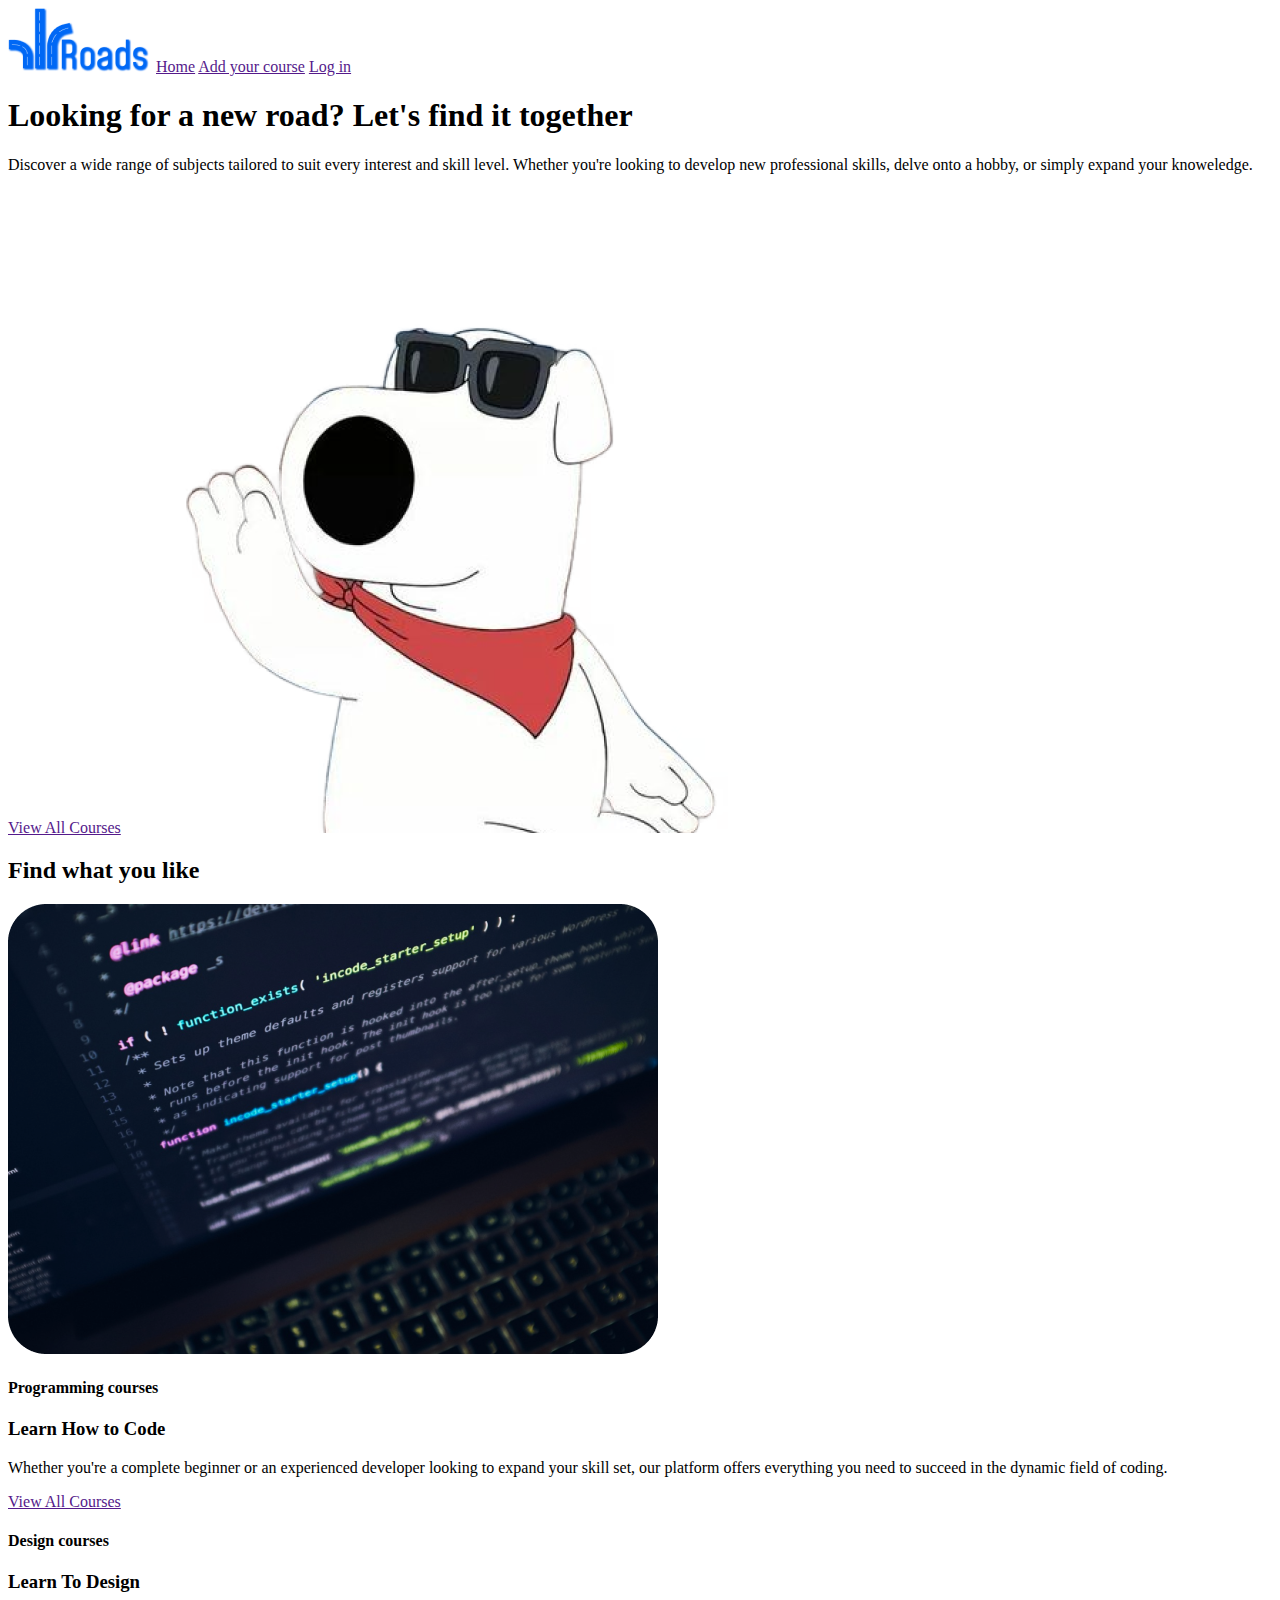
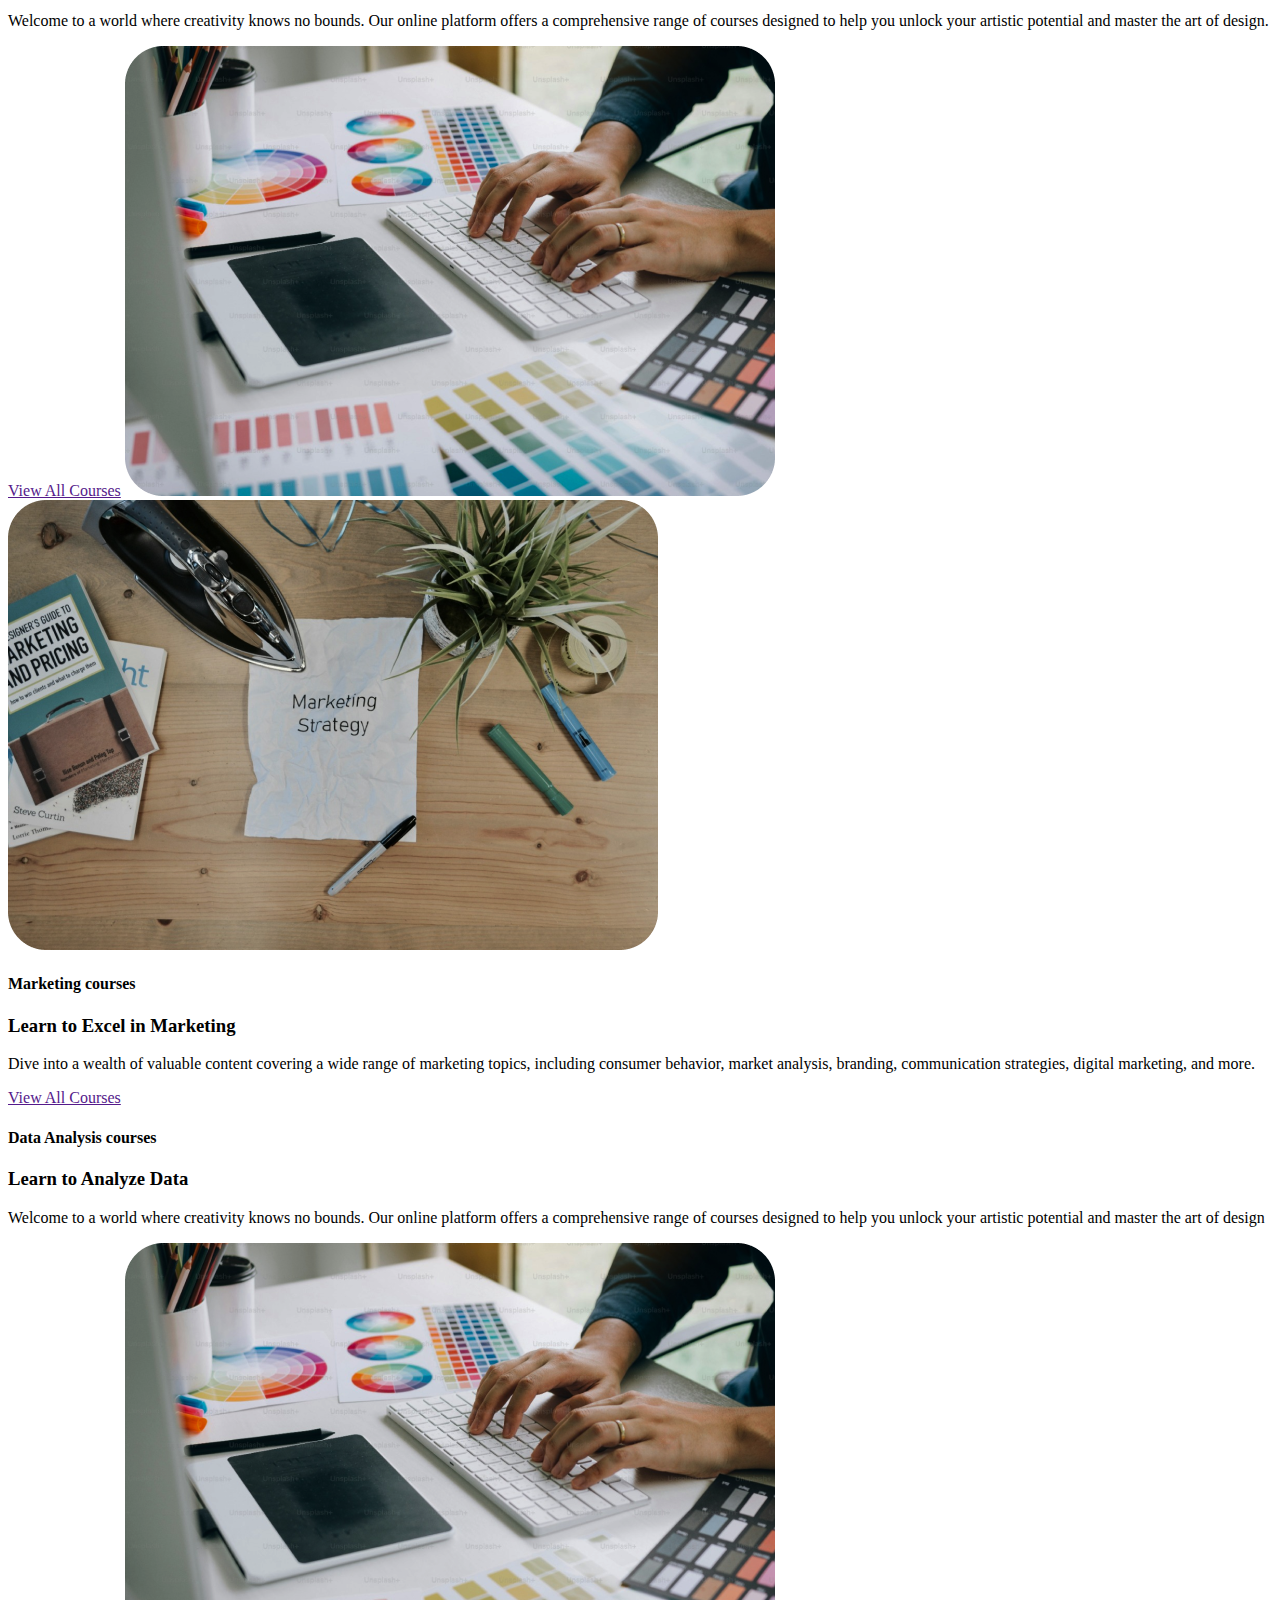
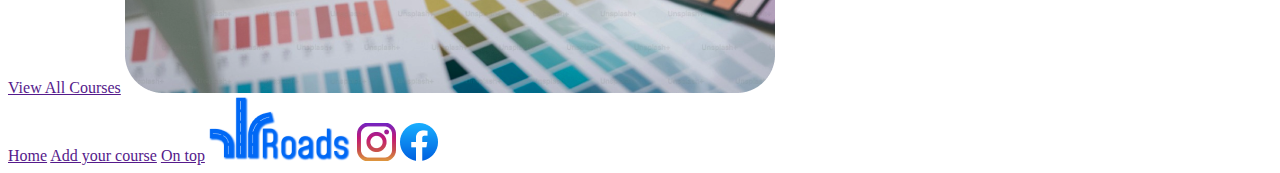
==== title/index.html @ c0a077c2 "HTML titlev1 done" ====
<!DOCTYPE html>
<html lang="en">
<head>
    <meta charset="UTF-8">
    <meta name="viewport" content="width=device-width, initial-scale=1.0">
    <title>Roads - find your course</title>
</head>
<body>
    <header>
        <nav>
            <img class="logo" id="logoheader" src="resources/Logo 1.png" alt="logo">
            <a class="buttonlink" href="">Home</a>
            <a class="buttonlink" href="">Add your course</a>
            <a class="buttonlink" href="">Log in</a>
        </nav>
    </header>
    <section>
        <h1>Looking for a new road? Let's find it together</h1>
        <p class="maintext">Discover a wide range of subjects tailored to suit every interest and skill level.
            Whether you're looking to develop new professional skills, delve onto a hobby,
            or simply expand your knoweledge.
        </p>
        <a class="buttonlink" href="">View All Courses</a>
        <img id="hiimg" src="resources/image 5.png" alt="Hi img">
    </section>
    <section>
        <h2>Find what you like</h2>
        <article class="courses_image_left">
            <img src="resources/Rectangle 4.png" alt="codeimg">
            <h4>Programming courses</h4>
            <h3>Learn How to Code</h3>
            <p class="articletext">Whether you're a complete beginner or an experienced developer looking to 
                expand your skill set, our platform offers everything you need to succeed in the dynamic 
                field of coding.</p>
            <a class="buttonlink" href="">View All Courses</a>
        </article>
        <article class="courses_image_right">
            <h4>Design courses</h4>
            <h3>Learn To Design</h3>
            <p class="articletext">Welcome to a world where creativity knows 
                no bounds. Our online platform offers a comprehensive range of courses 
                designed to help you unlock your artistic potential and master the art of design.</p>
            <a class="buttonlink" href="">View All Courses</a>
            <img src="resources/Rectangle 5.png" alt="designimg">
        </article>
        <article class="courses_image_left">
            <img src="resources/Rectangle 6.png" alt="marketimg">
            <h4>Marketing courses</h4>
            <h3>Learn to Excel in Marketing</h3>
            <p class="articletext">Dive into a wealth of valuable content covering a wide range of 
                marketing topics, including consumer behavior, market analysis, branding, communication 
                strategies, digital marketing, and more.</p>
            <a class="buttonlink" href="">View All Courses</a>
        </article>
        <article class="courses_image_right">
            <h4>Data Analysis courses</h4>
            <h3>Learn to Analyze Data</h3>
            <p class="articletext">Welcome to a world where creativity knows no bounds. 
                Our online platform offers a comprehensive range of courses designed to help you 
                unlock your artistic potential and master the art of design</p>
            <a class="buttonlink" href="">View All Courses</a>
            <img src="resources/Rectangle 5.png" alt="designimg">
        </article>
    </section>
    <footer>
        <a class="buttonlink" href="">Home</a>
        <a class="buttonlink" href="">Add your course</a>
        <a class="buttonlink" href="">On top</a>
        <img class="logo" id="logofooter" src="resources/Logo 1.png" alt="logo">
        <img class="footerIcons" src="resources/174855 1.png" alt="logoinstagram">
        <img class="footerIcons" src="resources/image 2.png" alt="logofacebook">
    </footer>
</body>
</html>
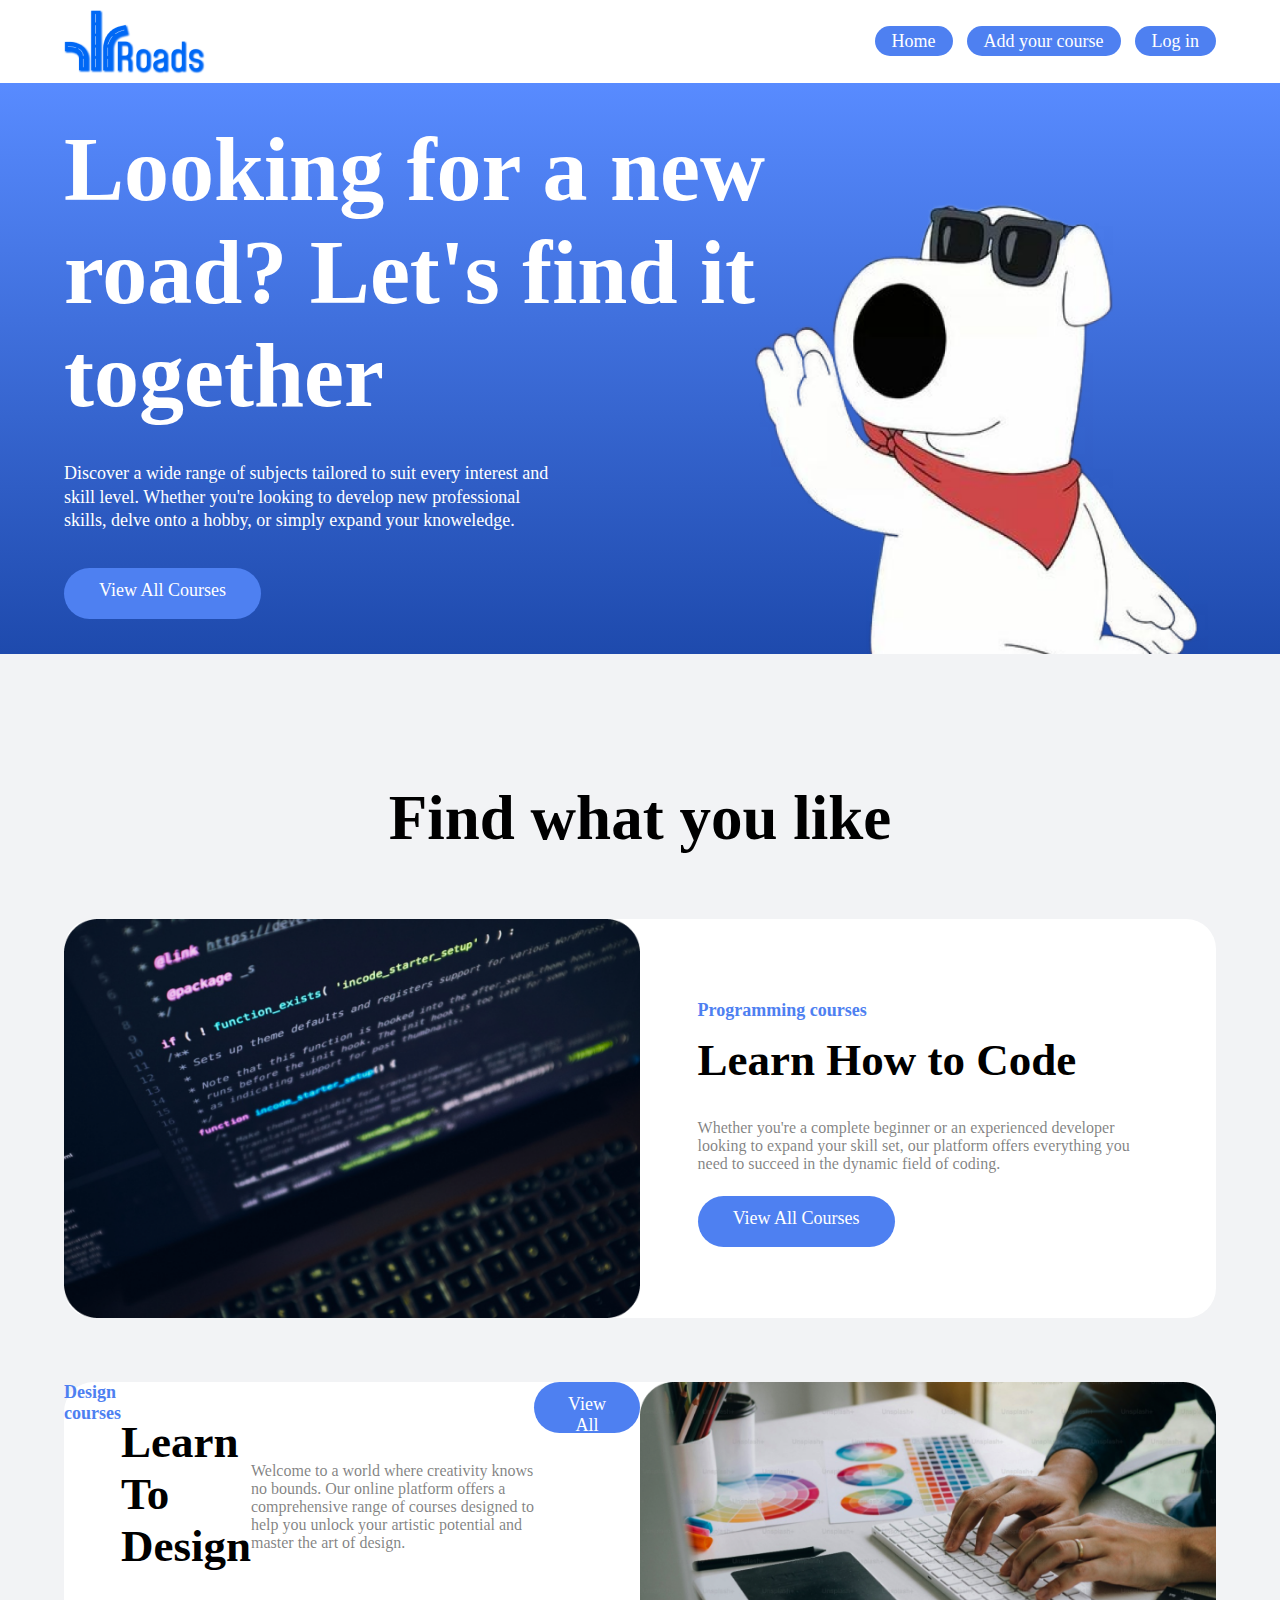
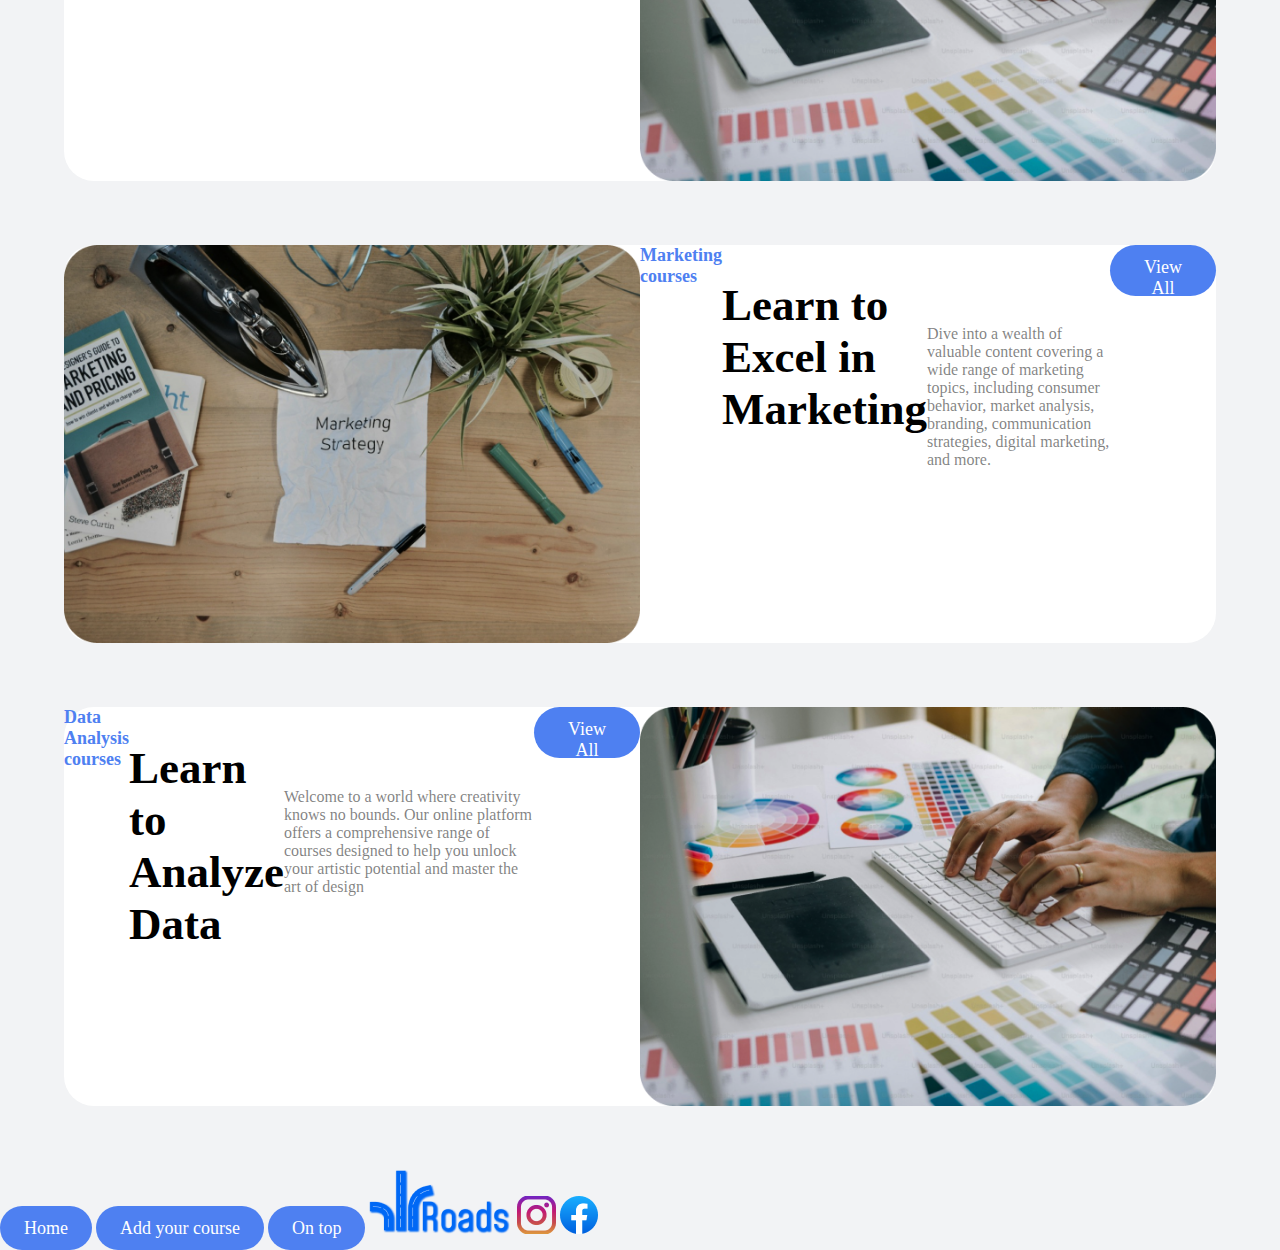
==== commit 39e3ade4: "Css for mainsection and 1st article" ====
--- a/title/index.html
+++ b/title/index.html
@@ -3,36 +3,41 @@
 <head>
     <meta charset="UTF-8">
     <meta name="viewport" content="width=device-width, initial-scale=1.0">
+    <link rel="stylesheet" href="style.css">
     <title>Roads - find your course</title>
 </head>
 <body>
     <header>
+        <img class="logo" id="logoheader" src="resources/Logo 1.png" alt="logo">
         <nav>
-            <img class="logo" id="logoheader" src="resources/Logo 1.png" alt="logo">
-            <a class="buttonlink" href="">Home</a>
-            <a class="buttonlink" href="">Add your course</a>
-            <a class="buttonlink" href="">Log in</a>
+            <a class="navlink" href="">Home</a>
+            <a class="navlink" href="">Add your course</a>
+            <a class="navlink" href="">Log in</a>
         </nav>
     </header>
-    <section>
-        <h1>Looking for a new road? Let's find it together</h1>
-        <p class="maintext">Discover a wide range of subjects tailored to suit every interest and skill level.
-            Whether you're looking to develop new professional skills, delve onto a hobby,
-            or simply expand your knoweledge.
-        </p>
-        <a class="buttonlink" href="">View All Courses</a>
+    <section class="mainsection">
+        <div class="containermain">
+            <h1>Looking for a new road? Let's find it together</h1>
+            <p class="maintext">Discover a wide range of subjects tailored to suit every interest and skill level.
+                Whether you're looking to develop new professional skills, delve onto a hobby,
+                or simply expand your knoweledge.
+            </p>
+            <a class="buttonlink" href="">View All Courses</a>
+        </div>
         <img id="hiimg" src="resources/image 5.png" alt="Hi img">
     </section>
     <section>
         <h2>Find what you like</h2>
         <article class="courses_image_left">
-            <img src="resources/Rectangle 4.png" alt="codeimg">
-            <h4>Programming courses</h4>
-            <h3>Learn How to Code</h3>
-            <p class="articletext">Whether you're a complete beginner or an experienced developer looking to 
-                expand your skill set, our platform offers everything you need to succeed in the dynamic 
-                field of coding.</p>
-            <a class="buttonlink" href="">View All Courses</a>
+            <img class="imgarticle" src="resources/Rectangle 4.png" alt="codeimg">
+            <div class="containerarticle">
+                <h4>Programming courses</h4>
+                <h3>Learn How to Code</h3>
+                <p class="articletext">Whether you're a complete beginner or an experienced developer looking to 
+                    expand your skill set, our platform offers everything you need to succeed in the dynamic 
+                    field of coding.</p>
+                <a class="buttonlink" href="">View All Courses</a>
+            </div>
         </article>
         <article class="courses_image_right">
             <h4>Design courses</h4>
@@ -41,10 +46,10 @@
                 no bounds. Our online platform offers a comprehensive range of courses 
                 designed to help you unlock your artistic potential and master the art of design.</p>
             <a class="buttonlink" href="">View All Courses</a>
-            <img src="resources/Rectangle 5.png" alt="designimg">
+            <img class="imgarticle" src="resources/Rectangle 5.png" alt="designimg">
         </article>
         <article class="courses_image_left">
-            <img src="resources/Rectangle 6.png" alt="marketimg">
+            <img class="imgarticle" src="resources/Rectangle 6.png" alt="marketimg">
             <h4>Marketing courses</h4>
             <h3>Learn to Excel in Marketing</h3>
             <p class="articletext">Dive into a wealth of valuable content covering a wide range of 
@@ -59,7 +64,7 @@
                 Our online platform offers a comprehensive range of courses designed to help you 
                 unlock your artistic potential and master the art of design</p>
             <a class="buttonlink" href="">View All Courses</a>
-            <img src="resources/Rectangle 5.png" alt="designimg">
+            <img class="imgarticle" src="resources/Rectangle 5.png" alt="designimg">
         </article>
     </section>
     <footer>
--- a/title/style.css
+++ b/title/style.css
@@ -0,0 +1,112 @@
+*{
+    margin: 0;
+    padding: 0;
+    box-sizing: border-box; 
+}
+body{
+    background-color: rgb(242, 243, 245);
+}
+header{
+    background-color: white;
+    width: 100%;
+    height: 83px;
+    display: flex;
+    flex-direction: row;
+    justify-content: space-between;
+    align-items: center;
+}
+#logoheader{
+    max-width: 144px;
+    margin-left:5%;
+}
+nav{
+    margin-right: 5%;
+}
+.navlink{
+    height: 37px;
+    width: auto;
+    color: white;
+    background-color: rgba(78, 128, 241, 1);
+    border-radius: 15px;
+    text-decoration: none;
+    padding: 5px 17px;
+    margin-left:10px;
+    font-size: 18px;
+}
+.mainsection{
+    display: flex;
+    width: 100%;
+    background: linear-gradient(180deg, #588BFF 0%, #1E4AAD 100%);
+}
+#hiimg{
+    width: 40%;
+    position: relative;
+    right: 5%;
+}
+.containermain{
+    display: flex;
+    width: 55%;
+    margin-left: 5%;
+    flex-direction: column;
+    justify-content: center;
+}
+h1{
+    font-size: 10vh;
+    color: white;
+    width: 100%;
+    margin-top: 5%;
+}
+.maintext{
+    color: white;
+    width: 70%;
+    font-size: 18px;
+    line-height: 130%;
+    padding: 5% 0%;
+}
+.buttonlink{
+    height: 51px;
+    width: 197px;
+    color: white;
+    background-color: rgba(78, 128, 241, 1);
+    border-radius: 30px;
+    text-decoration: none;
+    padding: 12px 24px 12px 24px;
+    text-align: center;
+    margin-bottom: 5%;
+    font-size: 18px;
+}
+h2{
+    font-size: 7vh;
+    text-align: center;
+    margin-top: 10%;
+    margin-bottom: 5%;
+}
+article{
+    display: flex;
+    margin: 0% 5% 5% 5%;
+    background-color: white;
+    border-radius: 30px;
+}
+.imgarticle{
+    width: 50%;
+}
+.containerarticle{
+    display: flex;
+    width: 50%;
+    flex-direction: column;
+    justify-content: flex-start;
+    padding: 7% 5% 3% 5%;
+}
+h4{
+    font-size: 18px;
+    color: rgba(78, 128, 241, 1);
+}
+h3{
+    font-size: 5vh; 
+    margin-top: 3%;
+}
+.articletext{
+    color: rgba(0, 0, 0, 0.5);
+    margin-top: 7%;
+    margin-bottom: 5%;
+}
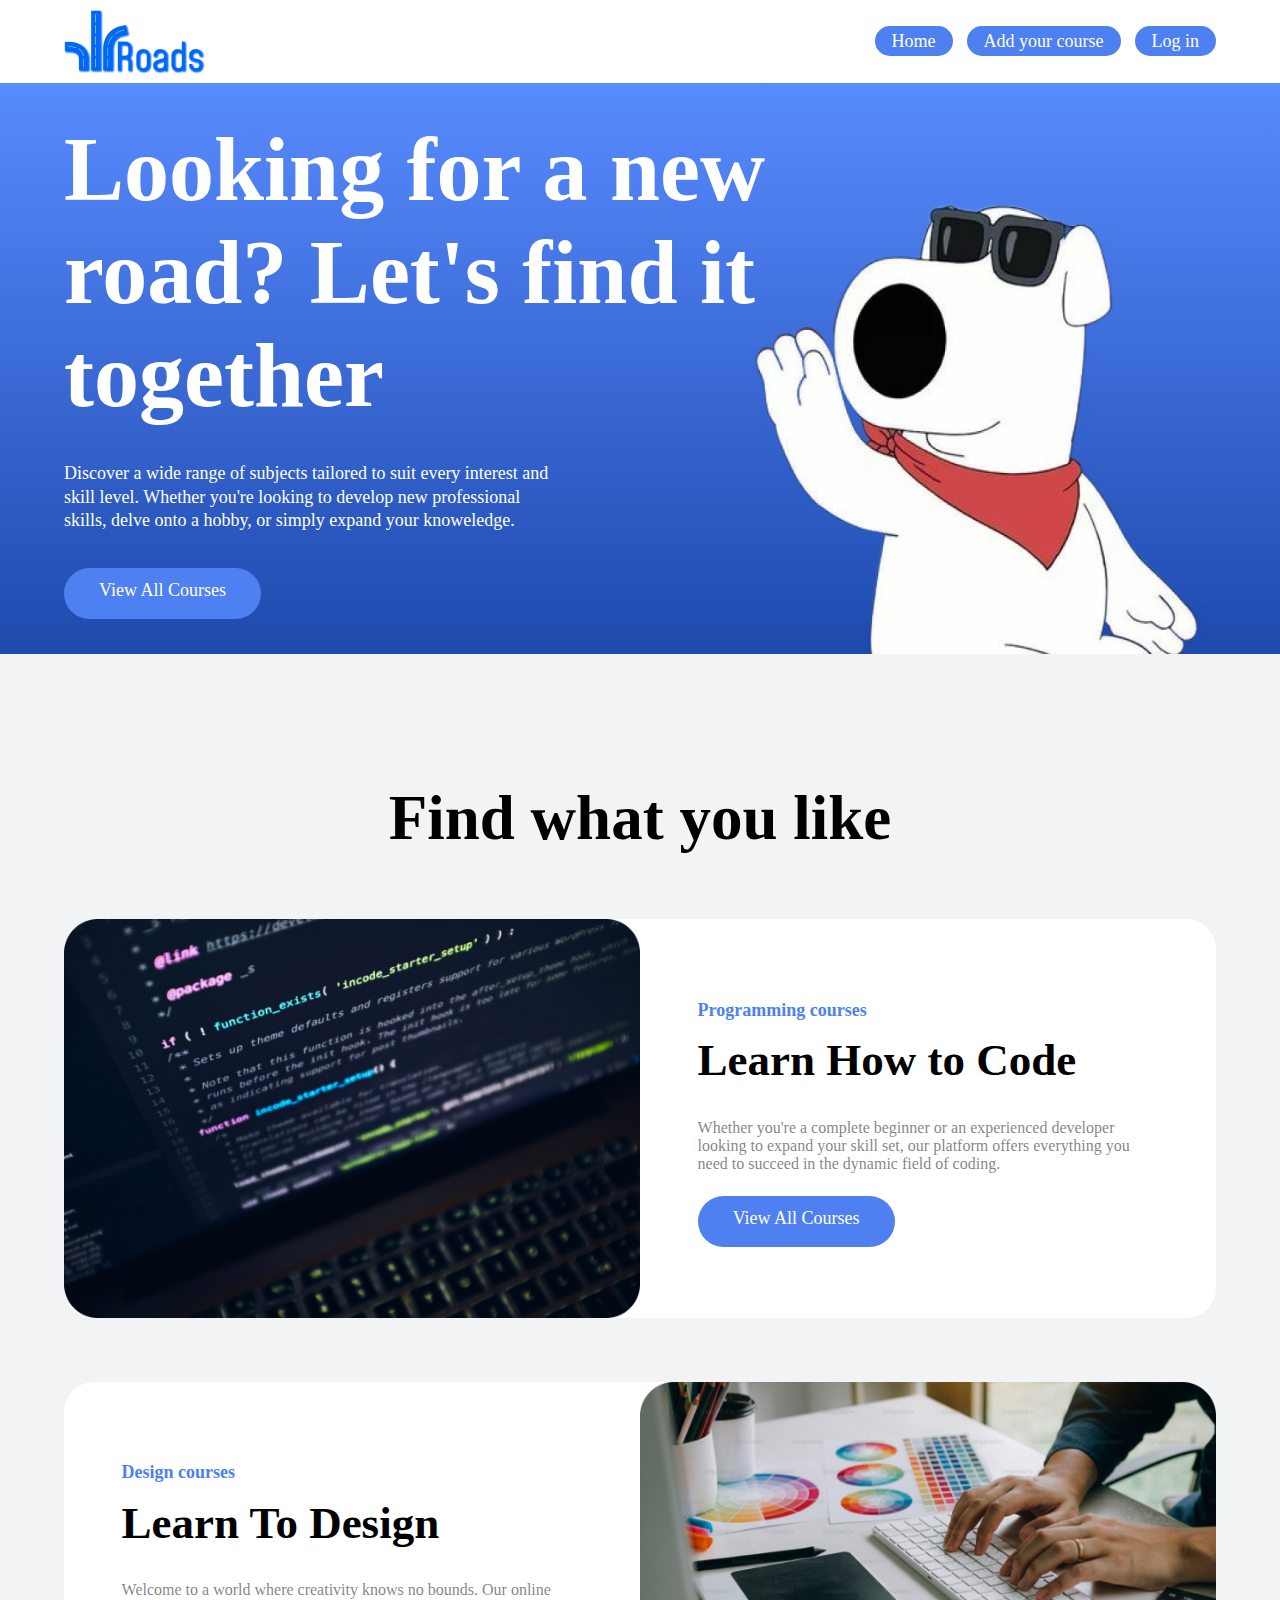
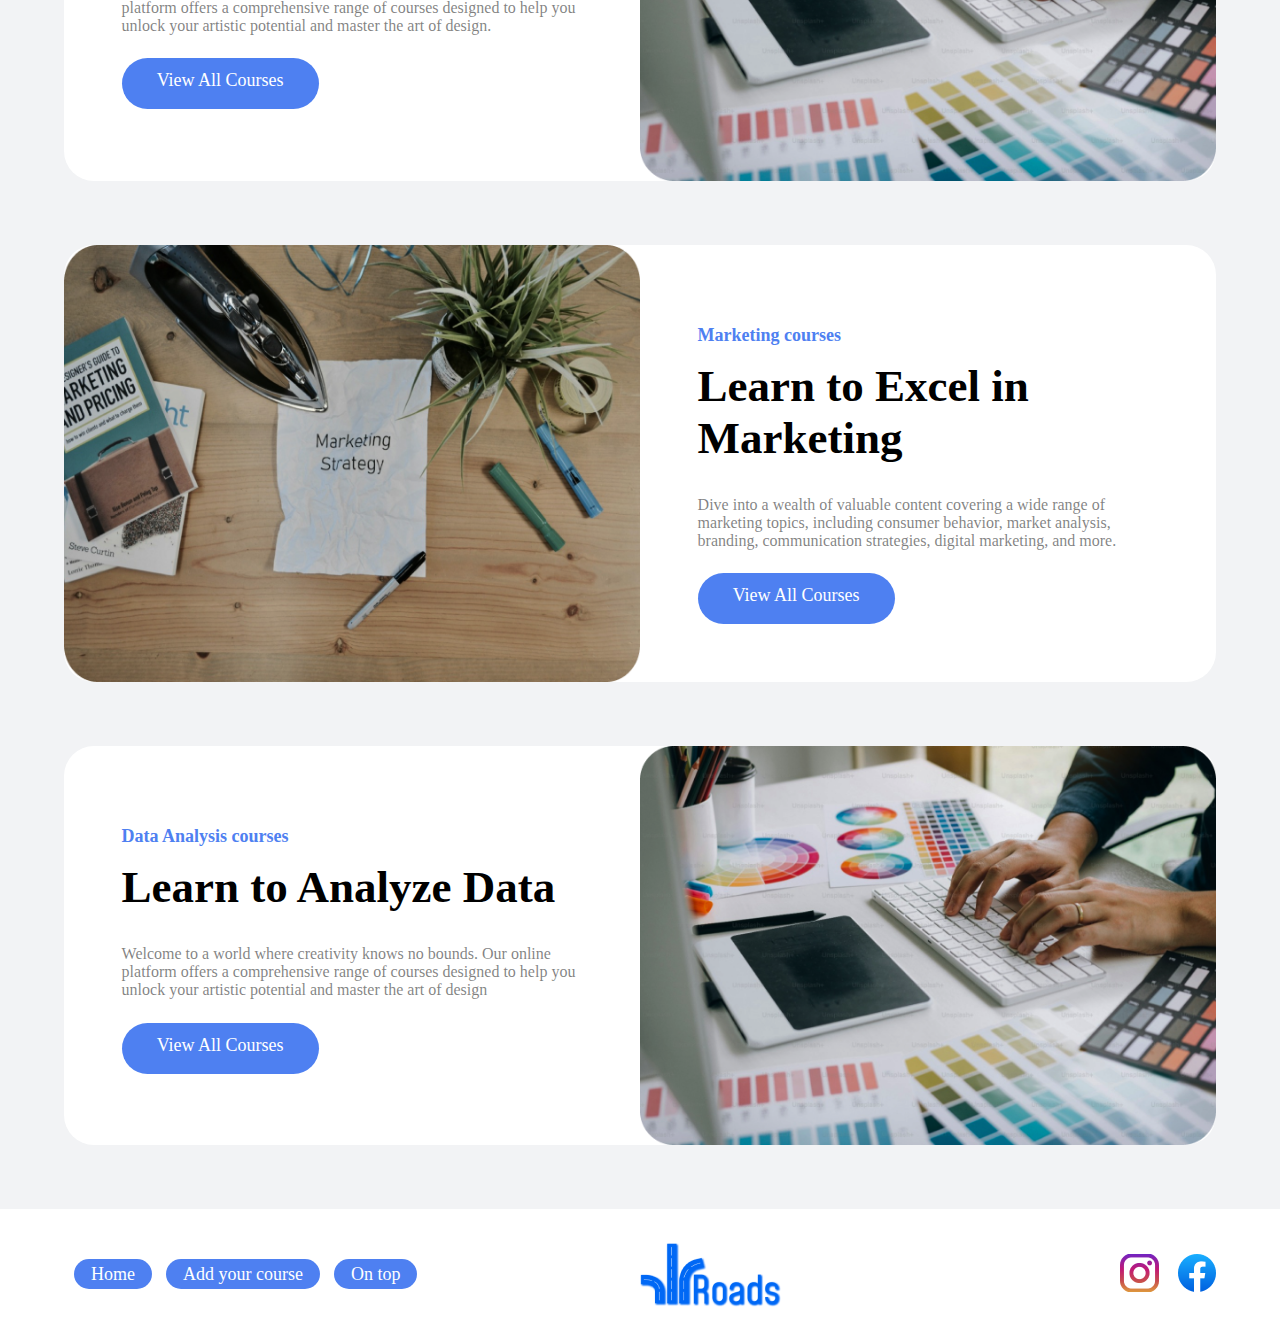
==== commit de3a2209: "cssv1 without responsivness done" ====
--- a/title/index.html
+++ b/title/index.html
@@ -28,7 +28,7 @@
     </section>
     <section>
         <h2>Find what you like</h2>
-        <article class="courses_image_left">
+        <article>
             <img class="imgarticle" src="resources/Rectangle 4.png" alt="codeimg">
             <div class="containerarticle">
                 <h4>Programming courses</h4>
@@ -39,41 +39,51 @@
                 <a class="buttonlink" href="">View All Courses</a>
             </div>
         </article>
-        <article class="courses_image_right">
-            <h4>Design courses</h4>
-            <h3>Learn To Design</h3>
-            <p class="articletext">Welcome to a world where creativity knows 
-                no bounds. Our online platform offers a comprehensive range of courses 
-                designed to help you unlock your artistic potential and master the art of design.</p>
-            <a class="buttonlink" href="">View All Courses</a>
+        <article>
+            <div class="containerarticle">
+                <h4>Design courses</h4>
+                <h3>Learn To Design</h3>
+                <p class="articletext">Welcome to a world where creativity knows 
+                    no bounds. Our online platform offers a comprehensive range of courses 
+                    designed to help you unlock your artistic potential and master the art of design.</p>
+                <a class="buttonlink" href="">View All Courses</a>
+            </div>
             <img class="imgarticle" src="resources/Rectangle 5.png" alt="designimg">
         </article>
-        <article class="courses_image_left">
+        <article>
             <img class="imgarticle" src="resources/Rectangle 6.png" alt="marketimg">
-            <h4>Marketing courses</h4>
-            <h3>Learn to Excel in Marketing</h3>
-            <p class="articletext">Dive into a wealth of valuable content covering a wide range of 
-                marketing topics, including consumer behavior, market analysis, branding, communication 
-                strategies, digital marketing, and more.</p>
-            <a class="buttonlink" href="">View All Courses</a>
+            <div class="containerarticle">
+                <h4>Marketing courses</h4>
+                <h3>Learn to Excel in Marketing</h3>
+                <p class="articletext">Dive into a wealth of valuable content covering a wide range of 
+                    marketing topics, including consumer behavior, market analysis, branding, communication 
+                    strategies, digital marketing, and more.</p>
+                <a class="buttonlink" href="">View All Courses</a>
+            </div>
         </article>
-        <article class="courses_image_right">
-            <h4>Data Analysis courses</h4>
-            <h3>Learn to Analyze Data</h3>
-            <p class="articletext">Welcome to a world where creativity knows no bounds. 
-                Our online platform offers a comprehensive range of courses designed to help you 
-                unlock your artistic potential and master the art of design</p>
-            <a class="buttonlink" href="">View All Courses</a>
+        <article>
+            <div class="containerarticle">
+                <h4>Data Analysis courses</h4>
+                <h3>Learn to Analyze Data</h3>
+                <p class="articletext">Welcome to a world where creativity knows no bounds. 
+                    Our online platform offers a comprehensive range of courses designed to help you 
+                    unlock your artistic potential and master the art of design</p>
+                <a class="buttonlink" href="">View All Courses</a>
+            </div>
             <img class="imgarticle" src="resources/Rectangle 5.png" alt="designimg">
         </article>
     </section>
     <footer>
-        <a class="buttonlink" href="">Home</a>
-        <a class="buttonlink" href="">Add your course</a>
-        <a class="buttonlink" href="">On top</a>
+        <div>
+            <a class="navlink" href="">Home</a>
+            <a class="navlink" href="">Add your course</a>
+            <a class="navlink" href="">On top</a>
+        </div>
         <img class="logo" id="logofooter" src="resources/Logo 1.png" alt="logo">
-        <img class="footerIcons" src="resources/174855 1.png" alt="logoinstagram">
-        <img class="footerIcons" src="resources/image 2.png" alt="logofacebook">
+        <div>
+            <a href=""><img class="footericons" src="resources/174855 1.png" alt="logoinstagram"></a>
+            <a href=""><img class="footericons" src="resources/image 2.png" alt="logofacebook"></a>
+        </div>
     </footer>
 </body>
 </html>--- a/title/style.css
+++ b/title/style.css
@@ -110,3 +110,19 @@
     margin-top: 7%;
     margin-bottom: 5%;
 }
+footer{
+    display: flex;
+    width: 100%;
+    height: 132px;
+    background-color: white;
+    justify-content: space-between;
+    align-items: center;
+    padding: 0% 5%;
+}
+#logofooter{
+    position: absolute;
+    left: 50%;
+}
+.footericons{
+    margin-left: 15px;
+}
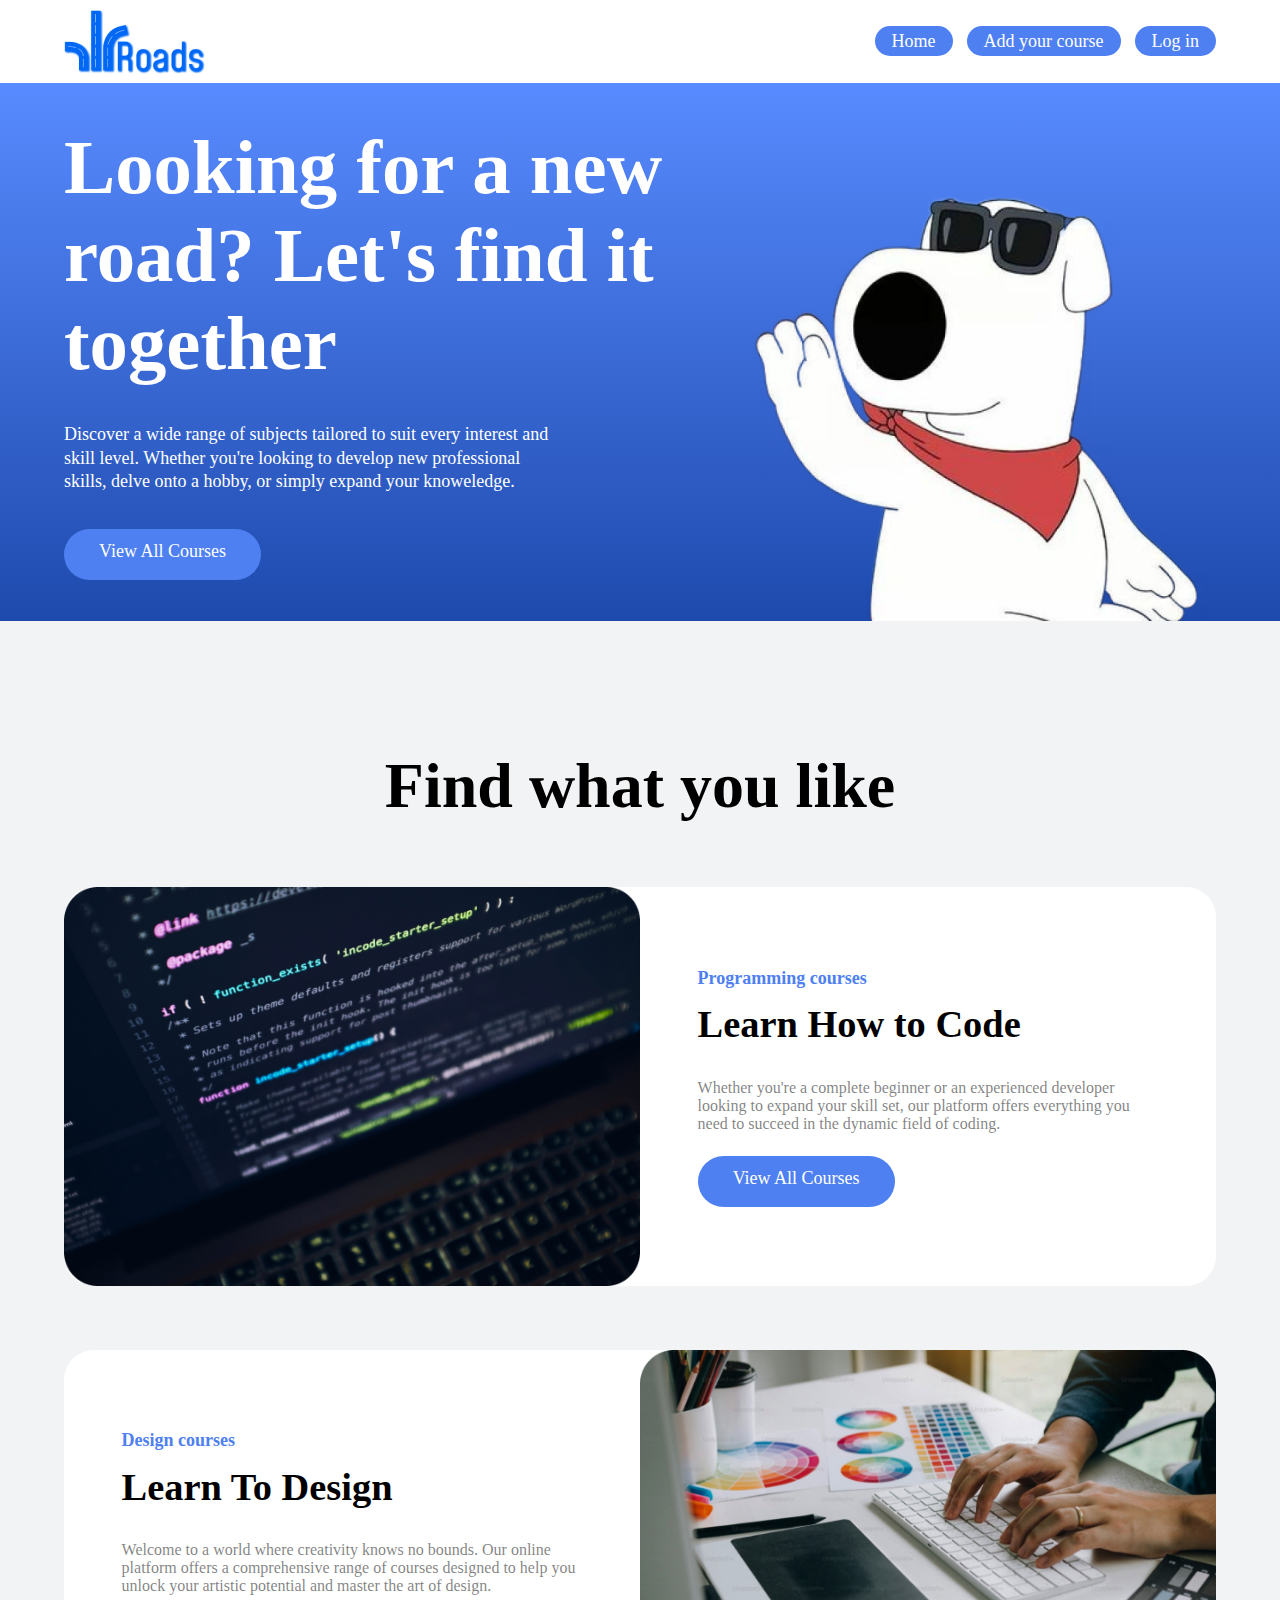
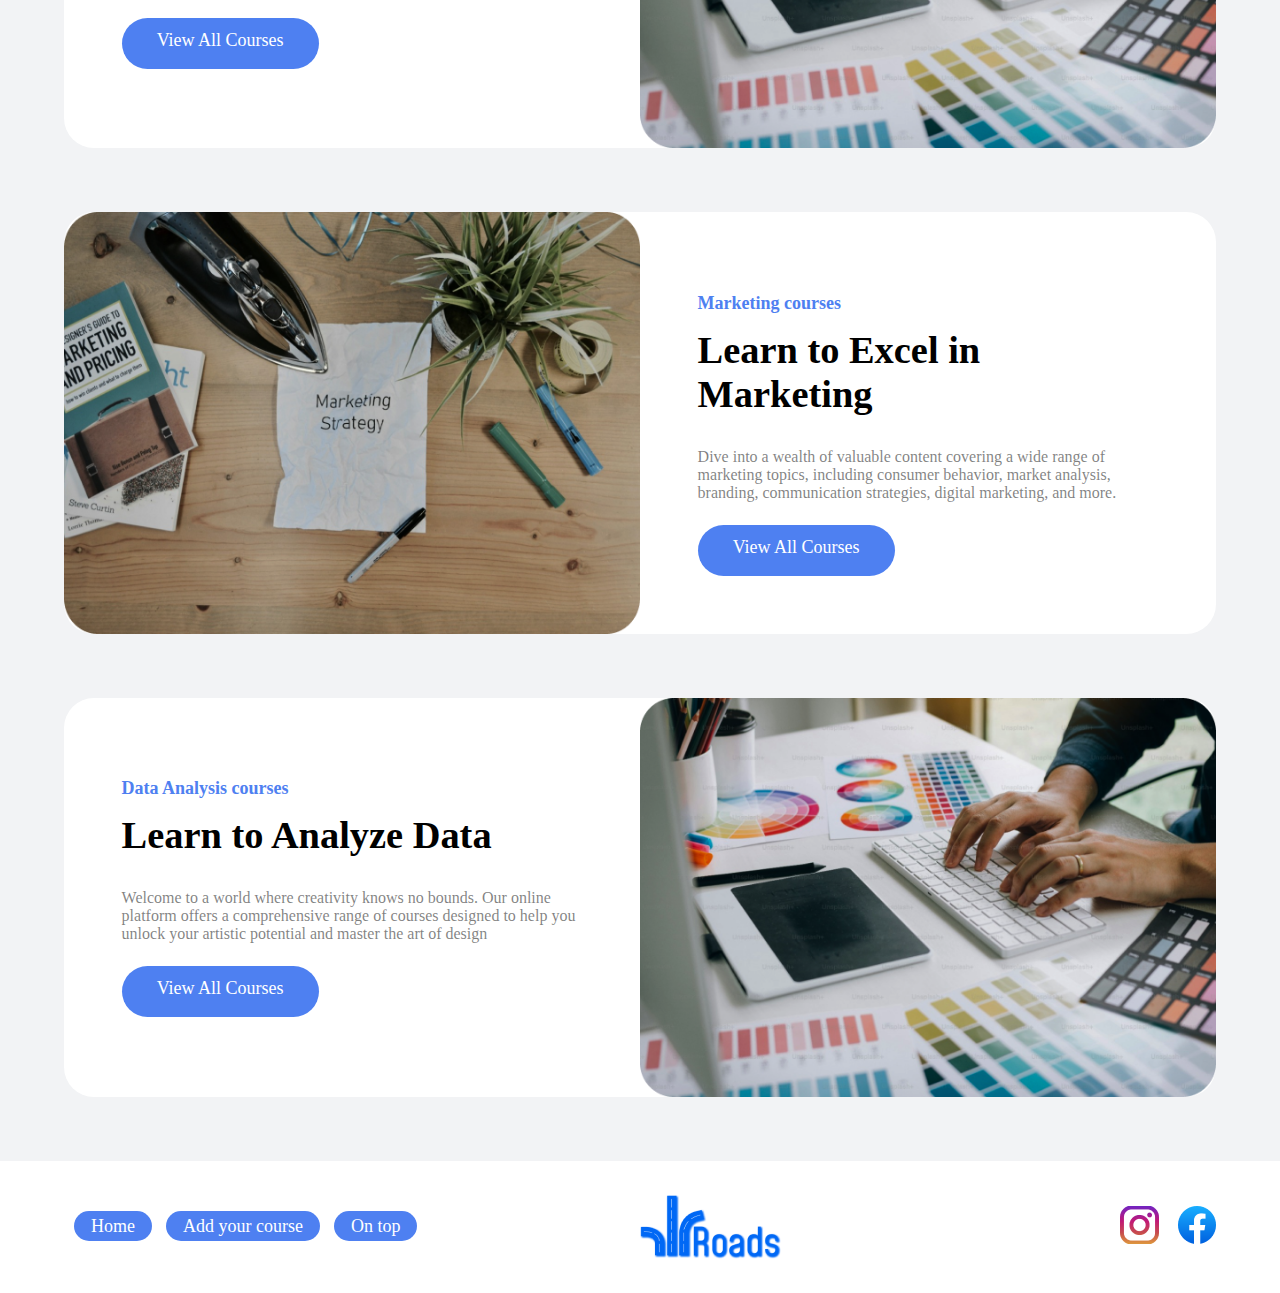
==== commit 3b4dbe13: "Added responsivnes up to 600px widescreens" ====
--- a/title/index.html
+++ b/title/index.html
@@ -75,8 +75,8 @@
     </section>
     <footer>
         <div>
-            <a class="navlink" href="">Home</a>
-            <a class="navlink" href="">Add your course</a>
+            <a class="navlink nomobile" href="">Home</a>
+            <a class="navlink nomobile" href="">Add your course</a>
             <a class="navlink" href="">On top</a>
         </div>
         <img class="logo" id="logofooter" src="resources/Logo 1.png" alt="logo">
--- a/title/style.css
+++ b/title/style.css
@@ -51,7 +51,7 @@
     justify-content: center;
 }
 h1{
-    font-size: 10vh;
+    font-size: 6vw;
     color: white;
     width: 100%;
     margin-top: 5%;
@@ -76,7 +76,7 @@
     font-size: 18px;
 }
 h2{
-    font-size: 7vh;
+    font-size: 5vw;
     text-align: center;
     margin-top: 10%;
     margin-bottom: 5%;
@@ -102,7 +102,7 @@
     color: rgba(78, 128, 241, 1);
 }
 h3{
-    font-size: 5vh; 
+    font-size: 3vw; 
     margin-top: 3%;
 }
 .articletext{
@@ -122,7 +122,38 @@
 #logofooter{
     position: absolute;
     left: 50%;
+    max-width: 230px;
 }
 .footericons{
     margin-left: 15px;
 }
+@media only screen and (max-width: 860px){
+    #logofooter{
+        position:inherit;
+    }
+}
+@media only screen and (max-width: 720px){
+    #logofooter{
+        position:inherit;
+    }
+    .nomobile{
+        display: none;
+    }
+}
+@media only screen and (max-width: 600px){
+    #logofooter{
+        position:inherit;
+    }
+    .nomobile{
+        display: none;
+    }
+    article{
+        flex-direction: column;
+    }
+    .imgarticle{
+        width: 100%;
+    }
+    .containerarticle{
+        width: 100%;
+    }
+}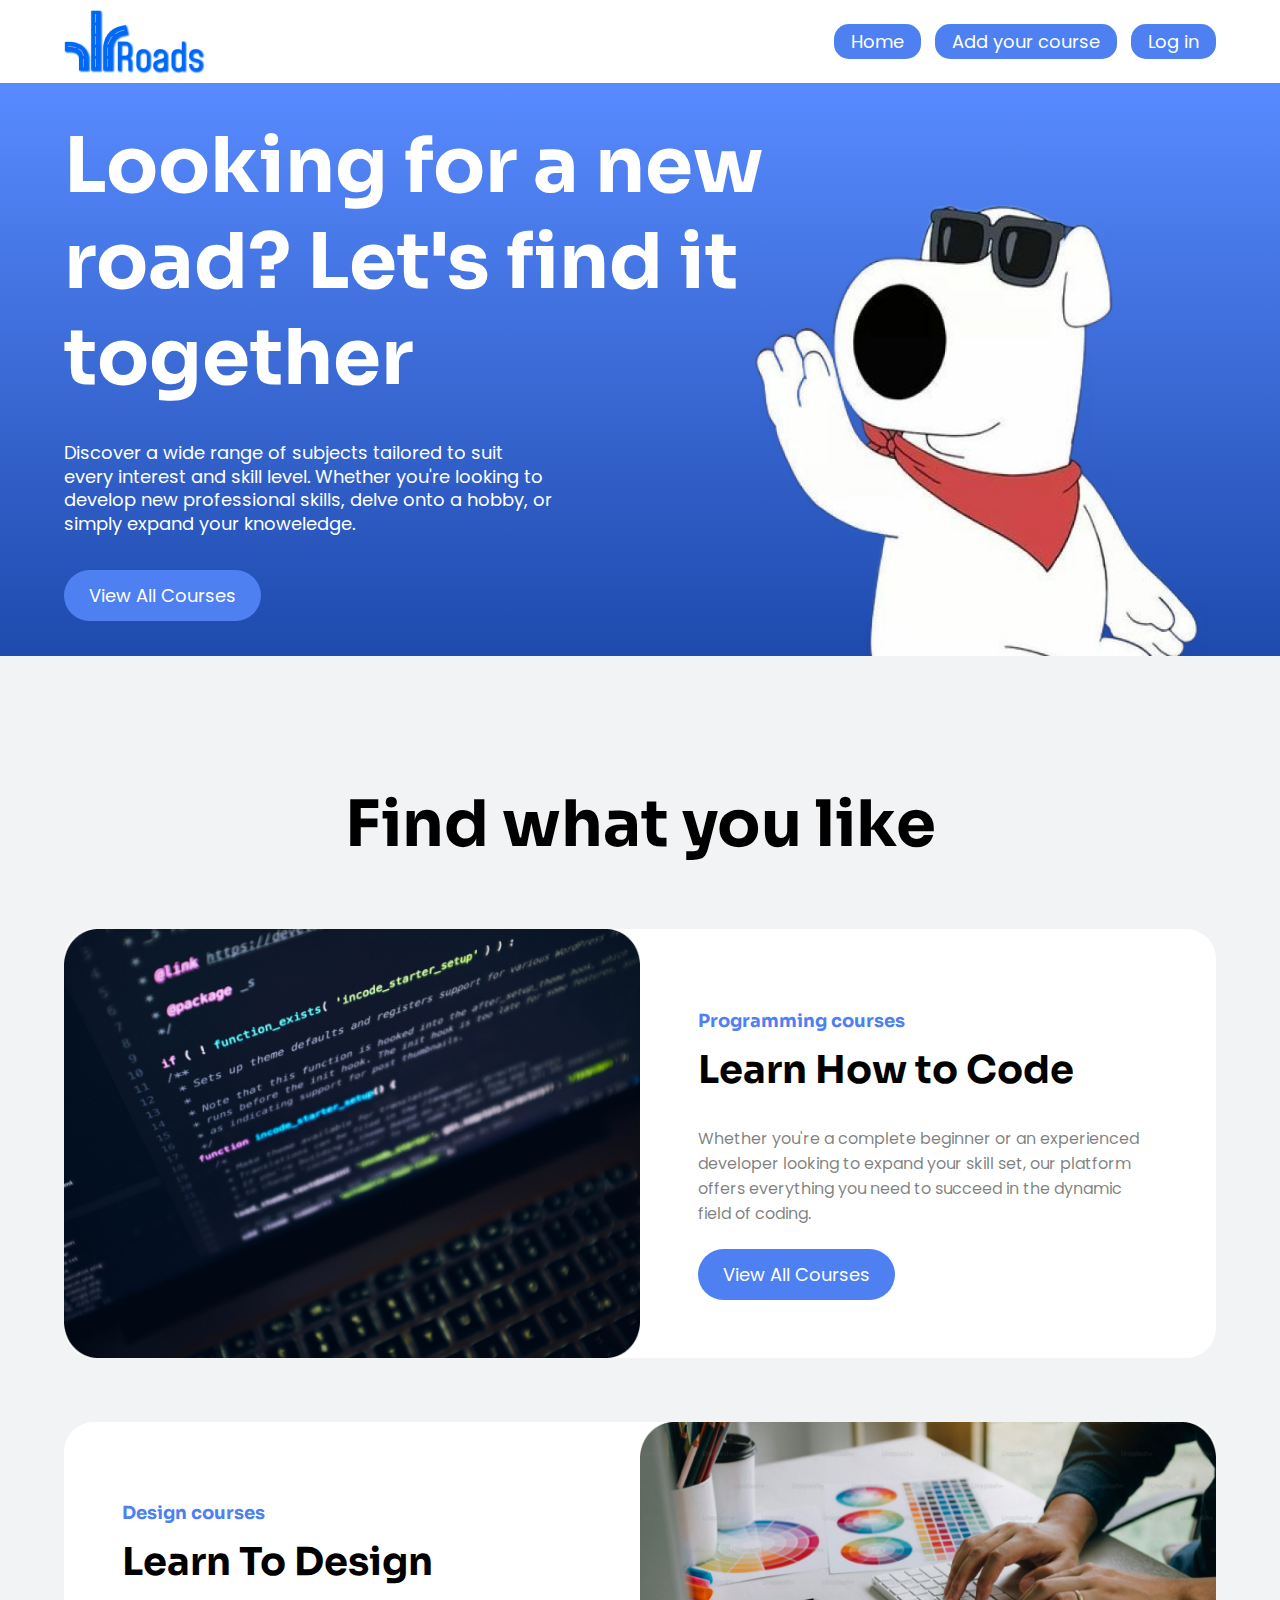
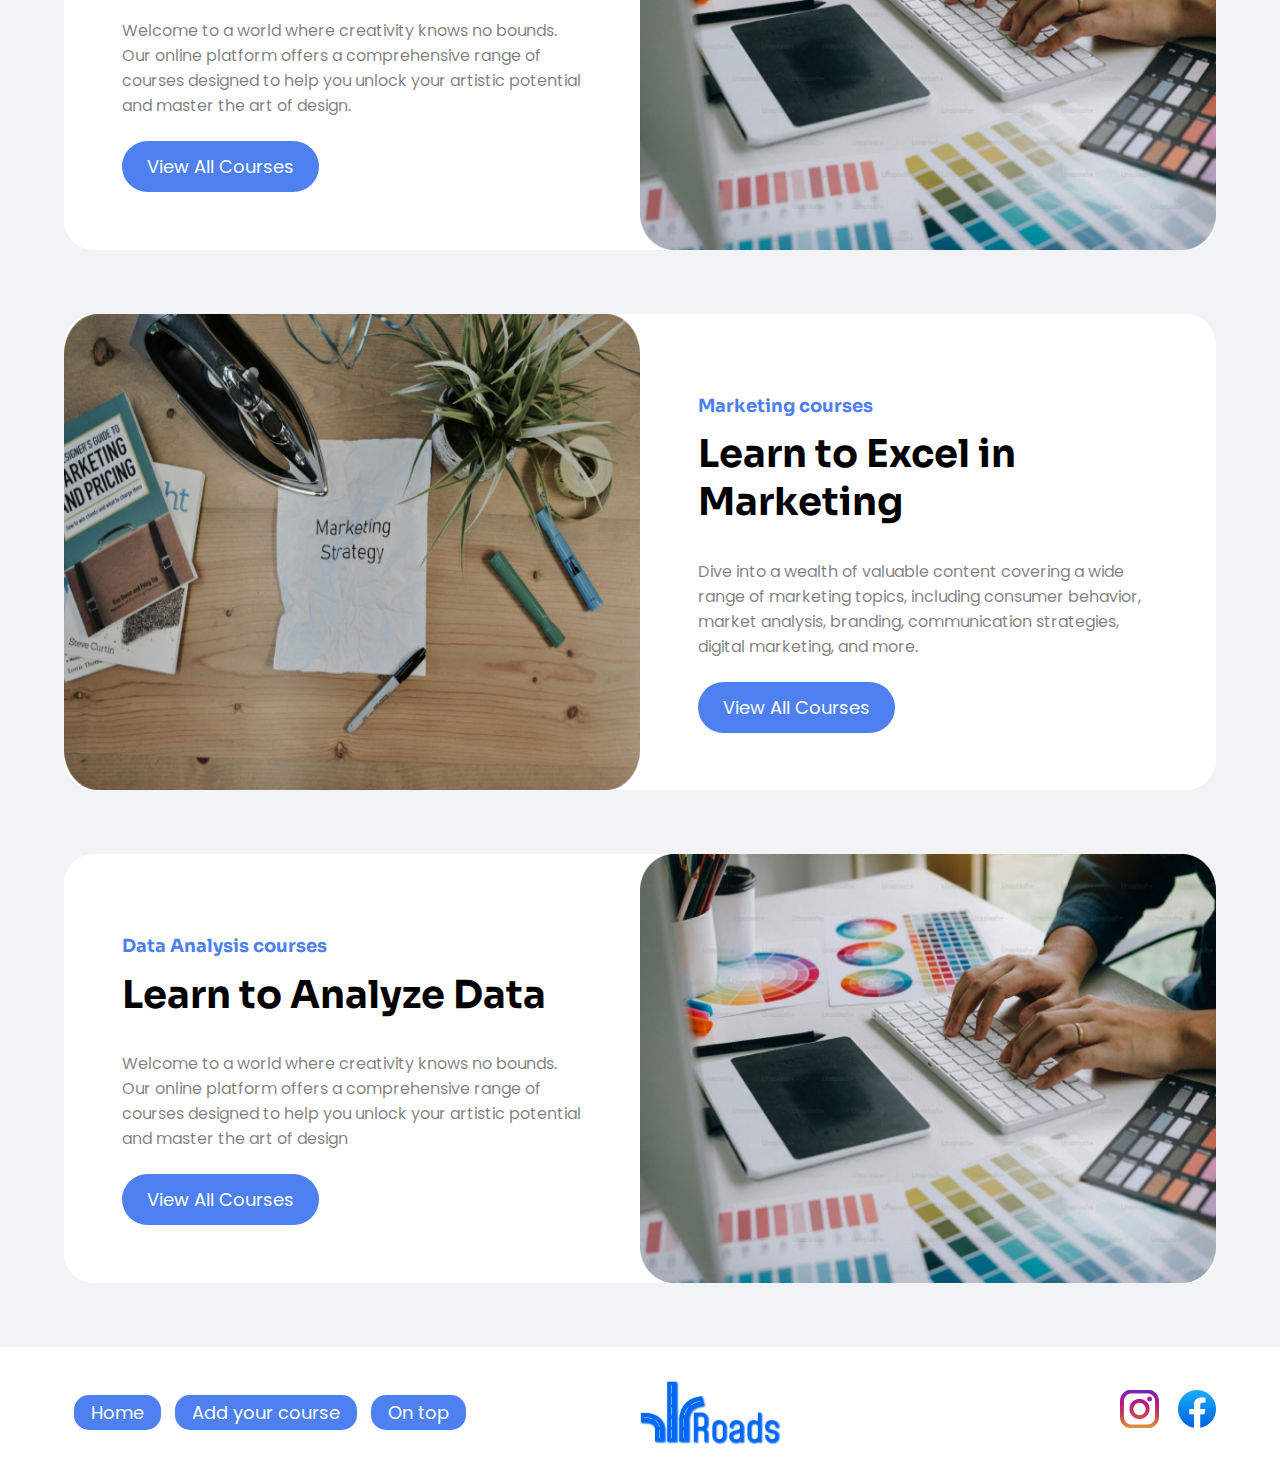
==== commit 8708d7ab: "Fonts changes" ====
--- a/title/index.html
+++ b/title/index.html
@@ -4,11 +4,16 @@
     <meta charset="UTF-8">
     <meta name="viewport" content="width=device-width, initial-scale=1.0">
     <link rel="stylesheet" href="style.css">
+    <link rel="stylesheet" href="https://fonts.googleapis.com/css2?family=Josefin+Sans:ital,wght@0,100..700;1,100..700&family=Sora:wght@100..800&display=swap">
+    <link rel="stylesheet" href="https://fonts.googleapis.com/css2?family=Josefin+Sans:ital,wght@0,100..700;1,100..700&family=Poppins:ital,wght@0,100;0,200;0,300;0,400;0,500;0,600;0,700;0,800;0,900;1,100;1,200;1,300;1,400;1,500;1,600;1,700;1,800;1,900&family=Sora:wght@100..800&display=swap">
     <title>Roads - find your course</title>
 </head>
 <body>
     <header>
         <img class="logo" id="logoheader" src="resources/Logo 1.png" alt="logo">
+        <Menu>
+            <a class="options" href="#mobilefooter">Options</a>
+        </Menu>
         <nav>
             <a class="navlink" href="">Home</a>
             <a class="navlink" href="">Add your course</a>
@@ -73,7 +78,7 @@
             <img class="imgarticle" src="resources/Rectangle 5.png" alt="designimg">
         </article>
     </section>
-    <footer>
+    <footer id="footer">
         <div>
             <a class="navlink nomobile" href="">Home</a>
             <a class="navlink nomobile" href="">Add your course</a>
@@ -85,5 +90,20 @@
             <a href=""><img class="footericons" src="resources/image 2.png" alt="logofacebook"></a>
         </div>
     </footer>
+    <div id="mobilefooter">
+        <img class="logo" id="logofooter" src="resources/Logo 1.png" alt="logo">
+        <div class="containermobfooter">
+            <div class="footerlinks">
+                <a class="navlink" href="">Home</a>
+                <a class="navlink" href="">Add your course</a>
+                <a class="navlink" href="">Log in</a>
+                <a class="navlink" href="">On top</a>
+            </div>
+            <div class="mobileicons">
+                <a href=""><img class="footericons" src="resources/174855 1.png" alt="logoinstagram"></a>
+                <a href=""><img class="footericons" src="resources/image 2.png" alt="logofacebook"></a>
+            </div>
+        </div>
+    </div>
 </body>
 </html>--- a/title/style.css
+++ b/title/style.css
@@ -1,7 +1,8 @@
 *{
     margin: 0;
     padding: 0;
-    box-sizing: border-box; 
+    box-sizing: border-box;
+    font-family: "Poppins", sans-serif; 
 }
 body{
     background-color: rgb(242, 243, 245);
@@ -55,6 +56,7 @@
     color: white;
     width: 100%;
     margin-top: 5%;
+    font-family: "Sora", sans-serif;
 }
 .maintext{
     color: white;
@@ -80,6 +82,7 @@
     text-align: center;
     margin-top: 10%;
     margin-bottom: 5%;
+    font-family: "Sora", sans-serif;
 }
 article{
     display: flex;
@@ -100,10 +103,12 @@
 h4{
     font-size: 18px;
     color: rgba(78, 128, 241, 1);
+    font-family: "Sora", sans-serif;
 }
 h3{
     font-size: 3vw; 
     margin-top: 3%;
+    font-family: "Sora", sans-serif;
 }
 .articletext{
     color: rgba(0, 0, 0, 0.5);
@@ -127,6 +132,14 @@
 .footericons{
     margin-left: 15px;
 }
+@media only screen and (min-width: 600px){
+    menu{
+        display: none;
+    }
+    #mobilefooter{
+        display: none;
+    }
+}
 @media only screen and (max-width: 860px){
     #logofooter{
         position:inherit;
@@ -141,10 +154,7 @@
     }
 }
 @media only screen and (max-width: 600px){
-    #logofooter{
-        position:inherit;
-    }
-    .nomobile{
+    nav, .nomobile{
         display: none;
     }
     article{
@@ -156,4 +166,52 @@
     .containerarticle{
         width: 100%;
     }
+    footer{
+        display: none;
+    }
+    Menu{
+        margin-right: 5%;
+    }
+    .options{
+        height: 37px;
+        width: auto;
+        color: white;
+        background-color: rgba(78, 128, 241, 1);
+        border-radius: 15px;
+        text-decoration: none;
+        padding: 5px 17px;
+        margin-left:10px;
+        font-size: 18px;
+    }
+    #mobilefooter{
+        display: flex;
+        background-color: white;
+        flex-direction: column;
+        align-items: center;   
+        padding: 5%;
+    }
+    .containermobfooter{
+        display: flex;
+        justify-content: center;
+    }
+    .footerlinks{
+        display: flex;
+        flex-direction: column;
+        padding: 5%;
+        margin-right: 150px;
+    }
+    .mobileicons{
+        display: flex;
+        flex-direction: column;
+        padding: 5%;
+    }
+    .navlink{
+        margin: 5%;
+        height: 37px;
+        width: 200%;
+        text-align: center;
+    }
+    .footericons{
+        margin: 5%;
+    }
 }